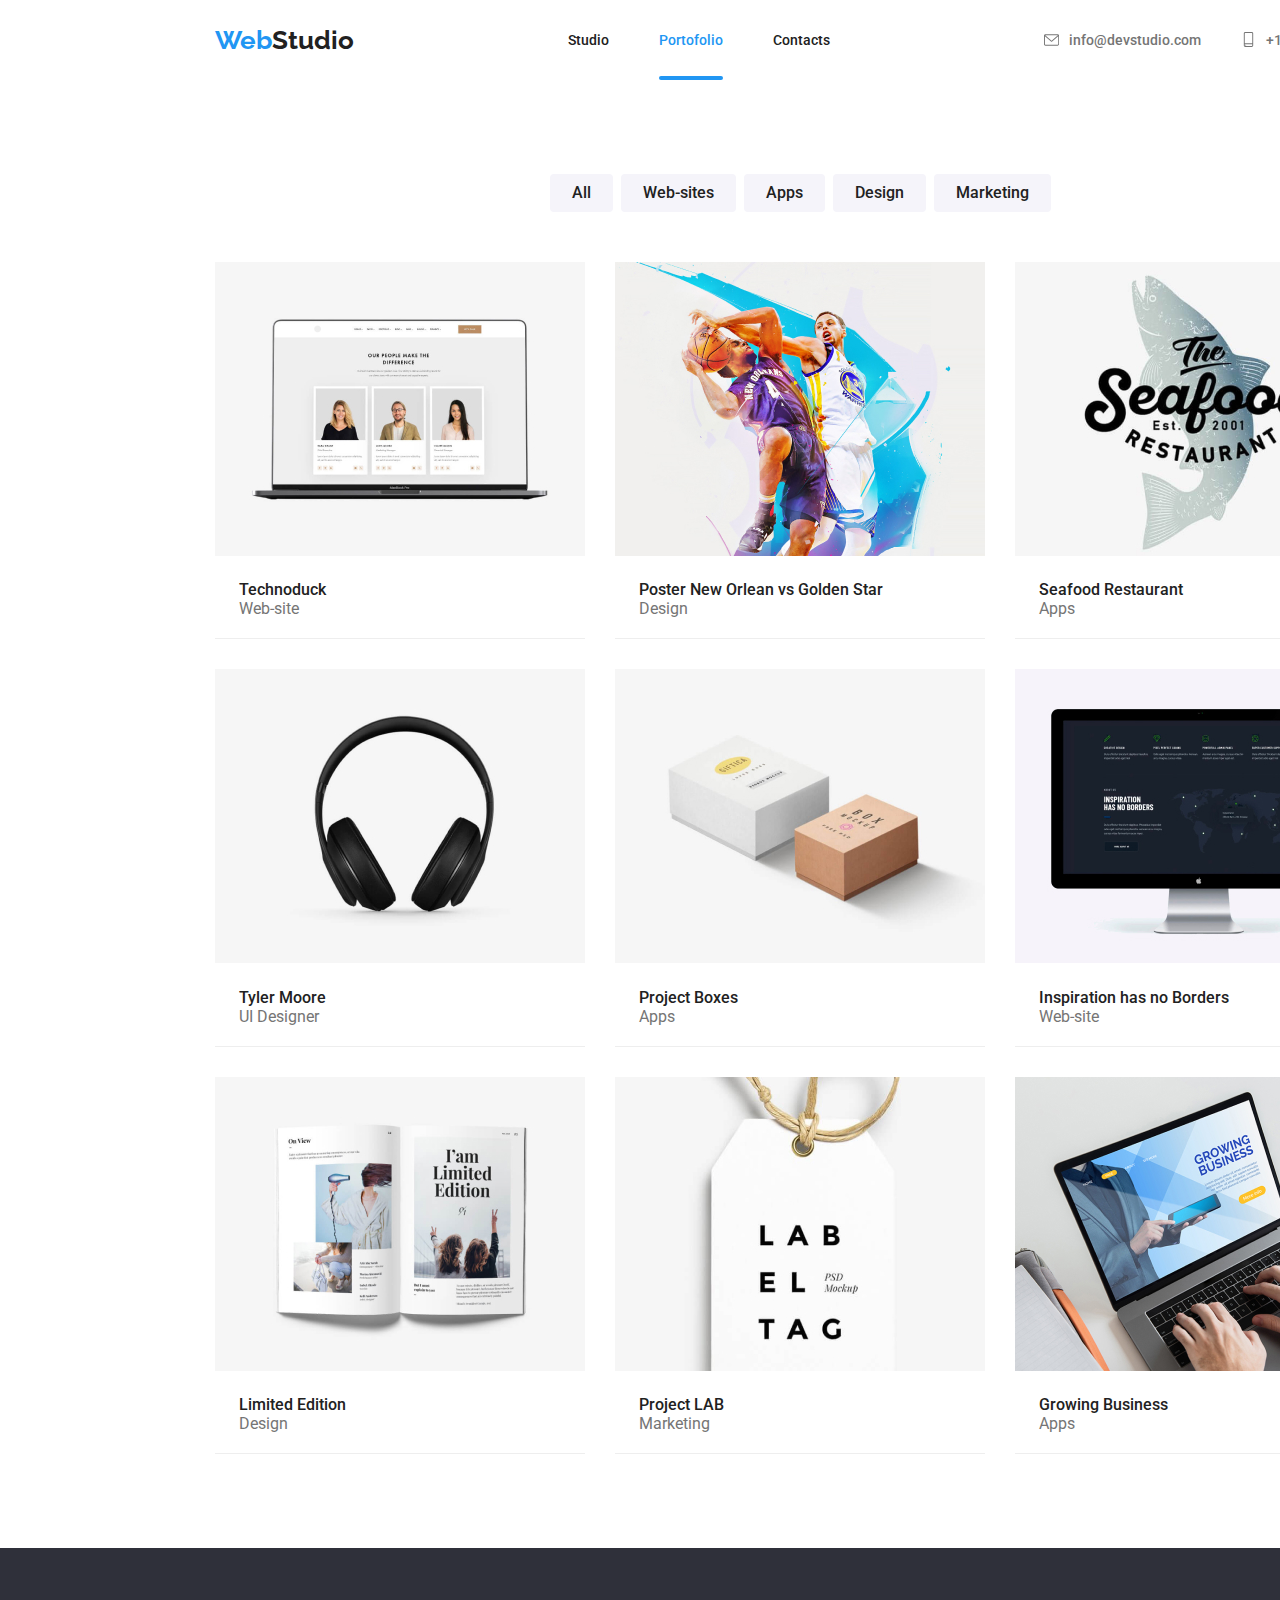
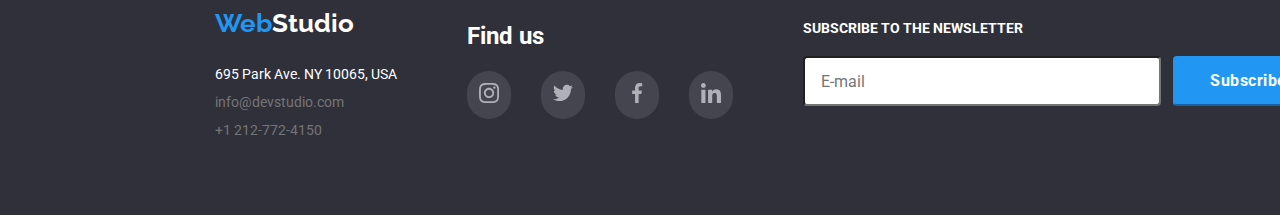
==== portofolio.html @ ef2d8be2 "Initial commit" ====
<!DOCTYPE html>
<html lang="en">
    <head>
        <meta charset="UTF-8">
        <title>Portofolio</title>
        <link rel="stylesheet" href="https://cdnjs.cloudflare.com/ajax/libs/modern-normalize/2.0.0/modern-normalize.min.css">
        <link rel="preconnect" href="https://fonts.googleapis.com">
        <link rel="preconnect" href="https://fonts.gstatic.com" crossorigin>
        <link
            href="https://fonts.googleapis.com/css2?family=Raleway:ital,wght@0,100..900;1,100..900&family=Roboto:ital,wght@0,100;0,300;0,400;0,500;0,700;0,900;1,100;1,300;1,400;1,500;1,700;1,900&display=swap"
            rel="stylesheet">
        <link rel="stylesheet" href="./css/styles.css"/>
    </head>
    <body>

        <!-- Header section-->
        <header class="header">
            <div class="container">
            <div class="header__logo"><a href="/index.html"><span style="color:#2196F3 ;">Web</span>Studio</a>
        
            </div>
            <nav class="header__navigation">
                <ul>
                    <li><a href="index.html">Studio</a></li>
                    <li><a  class="active" href="portofolio.html">Portofolio</a></li>
                    <li><a href="/contacts">Contacts</a></li>
                </ul>
            </nav>
        
            <div class="header__info">
                <a class="header__info__mail" href="mailto:info@devstudio.com">
                    <svg class="header__icon">
                        <use href="./img/symbol-defs.svg#icon-envelope" />
                    </svg>info@devstudio.com</a>
                
                <a class="header__info__tel" href="tel:+12127724150">
                    <svg class="header__icon">
                        <use href="./img/symbol-defs.svg#icon-smartphone" />
                    </svg>+1 212-772-4150</a>
            </div>
            </div>
        
        </header>
        <main>

            <!-- Buttons section-->
            <div class="btn">
                <div class="container">
                <button type="button">All</button>
                <button type="button">Web-sites</button>
                <button type="button">Apps</button>
                <button type="button">Design</button>
                <button type="button">Marketing</button>
                </div>
            </div>

            <!-- Main section-->
            
                <div class="main">
                    <div class="container">
                    <figure class="main__card">
                        <div class="overlay">
                          <p>Technoduck is a state-of-the-art coronavirus distribution platform. Companies use this platform for digital espionage
                        and attacks on competitors' secure servers.</p>  
                        </div>
                        <img class="main__images" src="img/technoduck.jpg" alt="team members" width="250">
                        <figcaption class="main__design">
                            <h3 class="main__design__title">Technoduck</h3>
                            <p class="main__design__item">Web-site</p>
                        </figcaption>
                    </figure>
                    <figure class="main__card">
                        <div class="overlay">
                            <p>Future text</p>
                        </div>
                        <img class="main__images" src="img/novsgs.jpg" alt="basketball players poster" width="250">
                        <figcaption class="main__design">
                        <h3 class="main__design__title">Poster New Orlean vs Golden Star</h3>
                        <p class="main__design__item">Design</p>
                        </figcaption>
                    </figure>
                    <figure class="main__card">
                        <div class="overlay">
                            <p>Future text</p>
                        </div>
                        <img class="main__images" src="img/seafood.jpg" alt="seafood restaurant banner" width="250">
                        <figcaption class="main__design">
                            <h3 class="main__design__title">Seafood Restaurant</h3>
                            <p class="main__design__item">Apps</p>
                        </figcaption>
                    </figure>
                  
                    <figure class="main__card">
                        <div class="overlay">
                            <p>Future text</p>
                        </div>
                        <img class="main__images" src="img/prjprime.jpg" alt="Tyler Moore" width="250">
                        <figcaption class="main__design">
                            <h3 class="main__design__title">Tyler Moore</h3>
                            <p class="main__design__item">UI Designer</p>
                        </figcaption>
                    </figure>
                    <figure class="main__card">
                        <div class="overlay">
                            <p>Future text</p>
                        </div>
                        <img class="main__images" src="img/prjboxes.jpg" alt="boxes" width="250">
                        <figcaption class="main__design">
                            <b class="main__design__title">Project Boxes</b>
                            <p class="main__design__item">Apps</p>
                        </figcaption>
                    </figure>
                    <figure class="main__card">
                        <div class="overlay">
                            <p>Future text</p>
                        </div>
                        <img class="main__images" src="img/ihnb.jpg" alt="desktop display" width="250">
                        <figcaption class="main__design">
                            <h3 class="main__design__title">Inspiration has no Borders</h3>
                            <p class="main__design__item">Web-site</p>
                        </figcaption>
                    </figure>
                               
                    <figure class="main__card">
                        <div class="overlay">
                            <p>Future text</p>
                        </div>
                        <img class="main__images" src="img/limed.jpg" alt="open magazine" width="250">
                        <figcaption class="main__design">
                            <h3 class="main__design__title">Limited Edition</h3>
                            <p class="main__design__item">Design</p>
                        </figcaption>
                    </figure>
                    <figure class="main__card">
                        <div class="overlay">
                            <p>Future text</p>
                        </div>
                        <img class="main__images" src="img/prjlab.jpg" alt="label tag" width="250">
                        <figcaption class="main__design">
                            <h3 class="main__design__title">Project LAB</h3>
                            <p class="main__design__item">Marketing</p>
                        </figcaption>
                    </figure>
                    <figure class="main__card"><div class="overlay">
                        <p>Future text</p>
                    </div>
                        <img class="main__images" src="img/grbus.jpg" alt="laptop" width="250">
                        <figcaption class="main__design">
                            <h3 class="main__design__title">Growing Business</h3>
                            <p class="main__design__item">Apps</p>
                        </figcaption>
                    </figure>
                </div>
                </div>
            
        </main> 
        <!-- Footer section-->
        <footer class="footer">
            <div class="container">
                <div class="footer__container">
                    <div class="footer__logo">
                        <a href="/index.html"><span style="color:#2196F3 ;">Web</span>Studio</a>
                    </div>
                    <address class="footer__address">
                        <p class="footer__location">695 Park Ave. NY 10065, USA</p>
                        <a href="mailto:info@devstudio.com">info@devstudio.com</a>
                        <a href="tel:+12127724150">+1 212-772-4150</a>
                    </address>
                </div>
                <div class="footer__findus">
                    <h2 class="footer__findus__title">Find us</h2>
                    <ul class="footer__findus__social">
                        <li class="regular_icon">
                            <a href="">
                                <svg class="icon">
                                    <use href="./img/symbol-defs.svg#icon-instagram" />
                                </svg>
                            </a>
                        </li>
                        <li>
                            <a href="">
                                <svg class="icon">
                                    <use href="./img/symbol-defs.svg#icon-twitter" />
                                </svg>
                            </a>
                        </li>
                        <li>
                            <a href="">
                                <svg class="icon">
                                    <use href="./img/symbol-defs.svg#icon-facebook" />
                                </svg>
                            </a>
                        </li>
                        <li>
                            <a href="">
                                <svg class="icon">
                                    <use href="./img/symbol-defs.svg#icon-linkedin" />
                                </svg>
                            </a>
                        </li>
                    </ul>
                </div>
                <div class="postmail">
                    <h2 class="postmail__title">subscribe to the newsletter</h2>
                    <form name="postmail-email" class="postmail-email">
                        <label class="postmail-email__position">
                            <input type="email" name="email" placeholder="E-mail" class="postmail-email__input">
                        </label>
                        <button type="submit" class="postmail-email__btn">Subscribe
                            <svg width="24px" height="24px" class="postmail-email__icon">
                                <use href="./img/symbol-defs.svg#icon-iconsend"></use>
                            </svg>
                        </button>
                    </form>
                </div>
            </div>
        </footer>
    </body>
</html>
---- css/styles.css ----
:root {
    --dark-blue: #2F303A;
    --white: #ffffff;
    --light-blue: #2196F3;
    --light-black:#757575;
    --black: #212121;
    --grey-white:#F5F4FA;
    --primary-font: 'Roboto', sans-serif;
    --secondary-font: 'Raleway', sans-serif;
}

*{
    margin: 0;
    padding: 0;
}



html{
    box-sizing: border-box;
}

ul{
   list-style: none; 
}

a{
    text-decoration: none;
    color: inherit;
}

img{
    display: block;
    max-width: 100%;
    height: auto;
}




body{
    font-family: var(--primary-font);
    color:var(--black) ;
}
/* Header section style */
.header {
    background-color: #ffffff;  
}

.header .container{
    display: flex;
    justify-content: space-between;
    align-items: center;
    padding-left: 215px;
    padding-right: 225px;
        

}



.header__logo a  {
        
        font-family: var(--secondary-font);
        font-weight: 700;
        font-size: 26px;
        line-height: 30px;
        color: var(--black);    
}

/* Am incercat sa folosesc pentru tag-ul <span> clasa "header__logo__mcol", dar nu am reusit sa schimb culoarea textului */
.header__logo__mcol {
    color: var(--light-blue);
}

.header__navigation ul {
    display: flex;
    gap:50px;
    align-items: center;
    

}


.header__navigation a {
   
    font-family: var(--primary-font);
    font-weight: 500;
    font-size: 14px;
    line-height: 16px;    
    position: relative;
}

.active::after {
    color: var(--light-blue);
    content: '';
    width: 100%;
    height: 4px;
    border-radius: 2px;
    position: absolute;
    background-color: var(--light-blue);
    top: 44px;
    left: 0px;
    
}

/**/
.active{    
    color: var(--light-blue);
}


.header__navigation a:hover {
    color: var(--light-blue);
}
.header__navigation a:focus {
    color: var(--light-blue);
}
.header__info__mail  {
    display: flex;
    gap:10px;font-family: var(--primary-font);
    font-weight: 500;
    font-size: 14px;
    line-height: 16px;
    color: var(--light-black);
}


.header__info__mail:hover {
    color: var(--light-blue);
    stroke: var(--light-blue);
    
}

.header__info__mail:focus {
    color: var(--light-blue);
    stroke: var(--light-blue);
    transition-property: color, background-color, transform;
        transition-duration: 250ms;
        transition-timing-function: cubic-bezier(0.4, 0, 0.2, 1);
}

.header__info__tel {
    display: flex;
    font-family: var(--primary-font);
    font-weight: 500;
    font-size: 14px;
    line-height: 16px;
    color: var(--light-black);
    gap: 10px;

}
.header__info__tel:hover {
    color: var(--light-blue);
    stroke: var(--light-blue);
    transition-duration: 250ms;
    transition-timing-function: cubic-bezier(0.4, 0, 0.2, 1);
}
.header__info__tel:focus {
    color: var(--light-blue);
    stroke: var(--light-blue);
}

.header__info  {
    display: flex;
    gap:40px;
    padding-top: 32px;
    padding-bottom: 32px;
}
.header__icon{
    width: 15px;
    height: 15px;
}




/* Hero section style */
.intro{
    color: var(--white);
    background-color: var(--dark-blue);
    background-image: linear-gradient(0deg,rgba(47, 48, 58, 0.4), rgba(47, 48, 58, 0.4)), url('../img/herosectionimg.jpg');    
    background-repeat: no-repeat;
    background-size: auto;
    background-position: 50% 50%; 
    
}

.intro .container {
    display: flex;
    align-items: center;
    justify-content: center;
    flex-direction: column; 
    gap: 30px;
    padding-top: 200px;
    padding-bottom: 200px;
}

.intro__title{
    
    font-family: var(--primary-font);
    font-weight: 900;
    font-size: 44px;
    line-height: 60px;
    color: var(--white);
    text-align: center;
    letter-spacing: 2.5px;
   
}
.intro__servrequest{
    border-radius: 4px;
    background-color: var(--light-blue);
    color: var(--white);
    font-family: var(--primary-font);
    font-weight: 700;
    font-size: 16px;
    line-height: 30px;
    text-align: center;
    cursor: pointer;
    width: 200px;
    height: 50px;
    outline: none;
    border: none;
    cursor: pointer; 
}
.intro__servrequest:hover{
    transition-property: color, background-color, transform;
    transition-duration: 250ms;
    transition-timing-function: cubic-bezier(0.4, 0, 0.2, 1);
}
.intro__servrequest:focus {
    
    transition-property: color, background-color, transform;
    transition-duration: 250ms;
    transition-timing-function: cubic-bezier(0.4, 0, 0.2, 1);
}

/* Details section style */
.details h5{
    
    font-family: var(--primary-font);
    font-weight: 700;
    font-size: 14px;
    line-height: 16px;
    color:var(--black)
}
.details p {
    font-family: var(--primary-font);
    font-weight: 400;
    font-size: 14px;
    line-height: 24px;
    color:var(--light-black);
}
.details .container {
    display: flex;
    padding-top: 94px;
    padding-left: 215px;
    padding-right: 215px;
    gap: 30px;
    justify-content: space-around;
    
}
 .details__container .details__title{
    display: flex;
    padding-bottom: 10px;
 } 
 .details__icon{
    background-color: var(--grey-white);
    border-radius: 4px;
    margin-bottom: 30px;
    gap: 30px;
 }


/* What we do section style */

.whwedo h2{
    font-family: var(--primary-font);
    font-weight: 700;
    font-size: 36px;
    line-height: 42px;
    color: var(--black);
}
.whwedo__images{
  
    width: 370px;
    height: 294px;
    
}

.whwedo__container{
    display: flex;    
    padding-top: 50px;    
    justify-content: center;
    gap: 30px;
    padding-bottom: 94px;
}

.thumb {
    position: relative;
    overflow: hidden;
}

.thumb > .label{    
    position: absolute;
    color: var(--white);
    background-color:rgba(47, 48, 58, 0.8) ;
    bottom: 0;  
    font-size: 14px;
    text-transform: uppercase;
    width: 370px;
    height: 70px;
    display: flex;
    justify-content: center;
    align-items: center;
}


.whwedo__title{
    display: flex;
    justify-content: center;
    padding-top: 94px;
}


.whwedo__title .whwedo__images{
    display: flex;
    padding-top: 94px;
    
}




/* Our team section style */

.ourt__title {
    display: flex;
    justify-content: center;
    padding-top: 94px;}

.ourt__container{
    display: flex;
    justify-content: center;
    gap: 30px;
    padding-top: 50px;
    padding-bottom: 94px;   

}
.ourt__card .ourt__images , .ourt__role{
    display: flex;
    justify-content: center;
    flex-direction: column;
   
    
}

.ourt__role .ourt__role__name{
    display: flex;
    justify-content: center;
    padding-top: 30px;
}
.ourt__role .ourt__role__role {
    display: flex;
    justify-content: center;
    padding-top: 10px;
    
}
.ourt__card{
    box-shadow: 0px 2px 1px 0px rgba(0, 0, 0, 0.2),
   0px 1px 1px 0px rgba(0, 0, 0, 0.14),
    0px 1px 3px 0px rgba(0, 0, 0, 0.12);
}

.ourt{
    background-color: var(--grey-white);
}
.ourt__card {
    border-bottom-right-radius: 4px;
    border-bottom-left-radius: 4px;
}

.ourt  h2{
    font-family: var(--primary-font);
    font-weight: 700;
    font-size: 36px;
    line-height: 42px;
    color: var(--black);
}

.ourt__role__name{
    background-color: var(--white);
    font-family: var(--primary-font);
    font-weight: 500;
    font-size: 16px;
    line-height: 19px;
    color: var(--black);
}
.ourt__role__role{
background-color: var(--white);
}

.ourt__role{
    font-family: var(--primary-font);
    font-weight: 400;
    font-size: 16px;
    line-height: 19px;
    color: var(--light-black);
}
.ourt_social{
    background-color: var(--white);
    border-bottom-right-radius: 4px;
     border-bottom-left-radius: 4px;
    display: flex;
    justify-content: center;
    padding:16px 32px 30px;
    gap:10px;
}

.ourt_social li{
    background-color: var(--white);
    padding:12px;
    border-radius: 100px;
}

.ourt_social li:hover {
    background-color: var(--light-blue);
    fill: var(--white);
    transition-property: color, background-color, transform;
    transition-duration: 250ms;
    transition-timing-function: cubic-bezier(0.4, 0, 0.2, 1);
}
.ourt_social li:focus {
    background-color: var(--light-blue);
    fill: var(--white);
    transition-property: color, background-color, transform;
    transition-duration: 250ms;
    transition-timing-function: cubic-bezier(0.4, 0, 0.2, 1);
}

.ourt__images{
    width: 270px;
    height: 260px;
}
/* Regular section style */

.regular h2 {
    font-family: var(--primary-font);
    font-weight: 700;
    font-size: 36px;
    line-height: 42px;
    color: var(--black);
}
.regular__title {
    display: flex;
    justify-content: center;
    padding-top: 94px;
    padding-bottom: 50px;
}
.regular_logos{
    display: flex;
    justify-content: center;
    gap: 30px;
    padding-bottom: 94px;
}
.regular_logos li {
    background-color: var(--white);
    background-position: center;
    border-radius: 4px;
    border: 1px solid #AFB1B8;
}


.regular_logos li:hover {
    border-color: var(--light-blue);
    fill: var(--light-blue);
    stroke: var(--light-blue);
    transition-property: color, background-color, transform;
    transition-duration: 250ms;
    transition-timing-function: cubic-bezier(0.4, 0, 0.2, 1);
}

.regular_logos li:focus {
    border-color: var(--light-blue);
    fill: var(--light-blue);
    stroke: var(--light-blue);
    transition-property: color, background-color, transform;
    transition-duration: 250ms;
    transition-timing-function: cubic-bezier(0.4, 0, 0.2, 1);
}



/* Footer section style */
.footer{
    background-color: var(--dark-blue);
    
}

.footer__logo a {
   
    font-family: var(--secondary-font);
    font-weight: 700;
    font-size: 26px;
    line-height: 30px;
    color: var(--white);
}
.footer__location{
    font-style: normal;
    font-family: var(--primary-font);
    font-weight: 400;
    font-size: 14px;
    line-height: 16px;
    color: var(--white);
}
.footer__address a{
    font-style: normal;    
    font-family: var(--primary-font);
    font-weight: 400;
    font-size: 14px;
    line-height: 16px;
    color: var(--light-black);
}

.footer__address a:hover {
    color: var(--light-blue);
    transition-property: color, background-color, transform;
    transition-duration: 250ms;
    transition-timing-function: cubic-bezier(0.4, 0, 0.2, 1);
}

.footer__address a:focus {
    color: var(--light-blue);
    transition-property: color, background-color, transform;
    transition-duration: 250ms;
    transition-timing-function: cubic-bezier(0.4, 0, 0.2, 1);
}

.footer__logo{
    display: flex;
    padding-top:  60px; 
    padding-bottom: 28px;
    
  
}
.footer__address{
    display: flex;
    flex-direction: column;
    margin-bottom: 60px;
    justify-content: center;
    gap: 12px;

}
.footer__findus__title {
    color: var(--white);
    display: flex;
    justify-content: center;
    margin-bottom: 20px;
    margin-top: 75px;
}

.footer__findus__title {
    display: flex;
    justify-content: flex-start;
}

.footer__findus__social {
    display: flex;
    justify-content: center;
    gap: 30px;
    padding-bottom: 96px;
}
.footer__findus__social li {
    background-color: #FFFFFF1A;
    padding: 12px;
    border-radius: 100px;
}
.footer__findus__social li:hover{
    background-color: var(--light-blue);
    fill: var(--white);
    stroke: var(--white);
    transition-property: color, background-color, transform;
    transition-duration: 250ms;
    transition-timing-function: cubic-bezier(0.4, 0, 0.2, 1);
}

.footer .container{
    display: flex;
    padding-left: 215px;
    gap: 70px;
    
}

.postmail__title{
    color: var(--white);
    text-transform: uppercase;
    font-weight: bold;
    font-size: 14px;
    display: flex;
    justify-content: flex-start;
    padding-top:72px ;
}

.postmail-email__input{
    width: 358px;
    height: 50px;
    padding-left: 16px;
    border-color: var(--light-black);
    border-radius: 4px;
    outline: none;
    
}
.postmail-email__btn{
    cursor: pointer;
    width: 200px;
    height: 50px;
    outline: none;
    background-color: var(--light-blue);
    border-color: var(--light-blue);
    border-radius: 4px;
    color: var(--white);
    font-weight: bold;
    font-size: 16px;
    letter-spacing: 0.03em;
    display: flex;
    justify-content: center;
    align-items: center;
    gap: 25px;
}
.postmail-email{
    display: flex;
    gap: 12px;
    padding-top: 20px;
}







/* Portofolio filters/buttons section style */

.btn button{
    cursor: pointer;
    border-style: none;
    background-color: var(--grey-white);
    font-family: var(--primary-font);
    font-weight: 500;
    font-size: 16px;
    line-height: 26px;
    color: var(--black);
    padding: 6px 22px;
    border-radius: 4px;

}

.btn button:hover{
    background-color: var(--light-blue);
    color: var(--white);
    box-shadow:
    0px 2px 2px 0px #0000001F,
    0px 1px 2px 0px #00000014,
    0px 3px 1px 0px #0000001A;
    transition-property: color, background-color, transform;
    transition-duration: 250ms;
    transition-timing-function: cubic-bezier(0.4, 0, 0.2, 1);
}
.btn button:focus {
    background-color: var(--light-blue);
    color: var(--white);
    box-shadow:
    0px 2px 2px 0px #0000001F,
    0px 1px 2px 0px #00000014,
    0px 3px 1px 0px #0000001A;
    transition-property: color, background-color, transform;
    transition-duration: 250ms;
    transition-timing-function: cubic-bezier(0.4, 0, 0.2, 1);
}

.btn .container {
    display: flex;
    justify-content: center;
    padding-top: 94px;
    padding-bottom: 50px;
    gap: 8px;

}

/*Portofolio main section style */

.main__design__title {
    font-family: var(--primary-font);
    font-weight: 500;
    font-size: 16px;
    line-height: 19px;
    color: var(--black);
}

.main__design {
    font-family: var(--primary-font);
    font-weight: 400;
    font-size: 16px;
    line-height: 19px;
    color: var(--light-black);

}

.main__images {
    display: inline-block;
    width: 370px;
    height: 294px;
    
}

.main .container {
    display: flex;
    flex-wrap: wrap;
    padding-bottom: 94px;
    padding-left: 215px;
    padding-right: 215px;
    gap: 30px;
}
.main__design{
    padding: 20px 24px;    
    position: relative;
    overflow: hidden;
    background-color: var(--white);
}
.main__card {
    border-bottom: 1px solid rgba(238, 238, 238, 1) ;
    position: relative;
    overflow: hidden;
}

.overlay{
    position: absolute;
    top: 0;
    left: 0;
    width: 370px;
    height: 294px;
    padding: 63px 24px 91px;
    font-weight: 400;
    font-size: 18px;
    line-height: 28px;
    color: var(--white);
    background-color:rgba(33, 150, 243, 0.9) ;
    transform: translatey(105%);
    transition: transform 500ms ease-in-out;
   

}

.main__card:hover {
    box-shadow: 
    1px 4px 6px 0px #00000029,
    0px 4px 4px 0px #0000000F,
    0px 1px 1px 0px #0000001F;
    transition-property: color, background-color, transform;
    transition-duration: 250ms;
    transition-timing-function: cubic-bezier(0.4, 0, 0.2, 1);
    
}
.main__card:hover .overlay{
    transform: translatey(0);

}



/*clase universale section style */
.container{
    width: 1600px;
    margin-left: auto;
    margin-right: auto;

}
.icon {
    width: 20px;
    height: 20px;
}

/*modal section style */

.is-hidden{
    opacity: 0;
    visibility: hidden;
    pointer-events: none;
}

[data-modal] {
    height: 100%;
    width: 100%;
    position: fixed;
    top: 0;
    left: 0;
    background-color:rgba(0, 0, 0, 0.5);

}
[data-modal-content] {
    width: 528px;
    height: 581px;
    background-color: rgba(255, 255, 255, 1);
    border-radius: 4px;
    position: absolute;
    top: 50%;
    left: 50%;
    padding: 20px;
    transform: translate(-50%, -50%);    
    transition-duration: 1s;
}

[data-modal-close] {
    position:absolute ;
    top: 10px;
    right: 8px;
    width: 30px;
    height: 30px;
    background-color: rgba(255, 255, 255, 1);
    border: 1px solid rgba(0, 0, 0, 0.1);
    border-radius: 50px;
}
[data-modal-close]:hover{
    cursor: pointer;
    color: var(--light-blue);
}



.is-hidden [data-modal-content] {
    transform: translate(-50%, -70%)  scale(0.3);
}

/*form section style */

.modal-title{
    font-family: Roboto;
    font-size: 20px;
    font-weight: 700;
    line-height: 23.44px;
    letter-spacing: 0.03em;
    text-align: center;
    padding-top: 20px;
    padding-left: 20px;
    padding-right: 20px;
    
}
.modal-form{
    padding: 12px 20px;
    display: flex;
    flex-direction: column;
}
.modal-form__position{
    padding-top: 4px;
    margin-bottom: 4px;
    display: flex;
    flex-direction: column;
    font-weight: 400;
    font-size: 12px;
    line-height: 14px;
    letter-spacing: 0.01em;
    color: rgba(117, 117, 117, 1);
    gap: 4px;
    position: relative;
}
.modal-form__position svg{
    position: absolute;
    height: 18px;
    width: 18px;
    top: 34px;
    left: 12px;
}
.modal-form__position input{
    padding-left: 42px;
}

.modal-form__position input:focus + svg,
.modal-form__position input:hover+svg{
    fill: var(--light-blue)
}
.modal-form__input{
    outline: none;
    cursor: pointer;
    height: 40px;
    border: solid 1px rgba(33, 33, 33, 0.2);
    border-radius: 4px;
    padding-left: 14px;
  }
.modal-form__comment{
    outline: none;
    cursor: pointer;
    margin-top: 4px;
    height: 120px;
    border: solid 1px rgba(33, 33, 33, 0.2);
    border-radius: 4px;
    padding-left: 16px;
    padding-top:14px;
}
.modal-form__checked{
    display: flex;
    flex-direction: row;
    align-items: center;
    font-size: 14px;
    font-weight: 400;
    line-height: 24px;
    letter-spacing: 0.03em;
    gap: 7px;
    padding-left: 14px;
    margin-bottom: 20px;
}
.condition{
    text-decoration: underline;
    color: var(--light-blue);
    padding-left: 5px;
}
.modal-form__input[type="checkbox"]{
    display: none;
}

.modal-form__input[type="checkbox"]:checked+.replace-checkbox{
    background-color: var(--light-blue);
    border-color: var(--light-blue);
}

.modal-checkbox__position{
    position: relative;
    width: 17px;
    height: 15px;
    border: 2px solid var(--black);
    border-radius: 2px;
}

.modal-checkbox__position svg{
    position: absolute;
    top: -4px;
    left: -2px;
    display: none;
    fill: var(--white)
}

.modal-form__input[type="checkbox"]:checked+.modal-checkbox__position svg{
    display: block;
}

.modal-form__btn{
    cursor: pointer;
    width: 200px;
    height: 50px;
    background-color: var(--light-blue);
    box-shadow:0px 4px 4px 0px rgba(0, 0, 0, 0.15); ;
    border-radius: 4px;
    outline:none;
    border: none;
    color:var(--white) ;
    font-size: 16px;
    text-align: center;
    margin:0px auto ;
}

.modal-form__btn:hover{
    box-shadow:
        1px 4px 6px 0px #00000029,
        0px 4px 4px 0px #0000000F,
        0px 1px 1px 0px #0000001F;
    transition-property: color, background-color, transform;
    transition-duration: 250ms;
    transition-timing-function: cubic-bezier(0.4, 0, 0.2, 1);
}

.modal-form__input:hover,
.modal-form__comment:hover,
.modal-form__input:focus,
.modal-form__comment:focus{
    border-color: var(--light-blue);
    box-shadow:
    1px 4px 6px 0px #00000029,
    0px 4px 4px 0px #0000000F,
    0px 1px 1px 0px #0000001F;
    transition-property: color, background-color, transform;
    transition-duration: 250ms;
    transition-timing-function: cubic-bezier(0.4, 0, 0.2, 1);
}
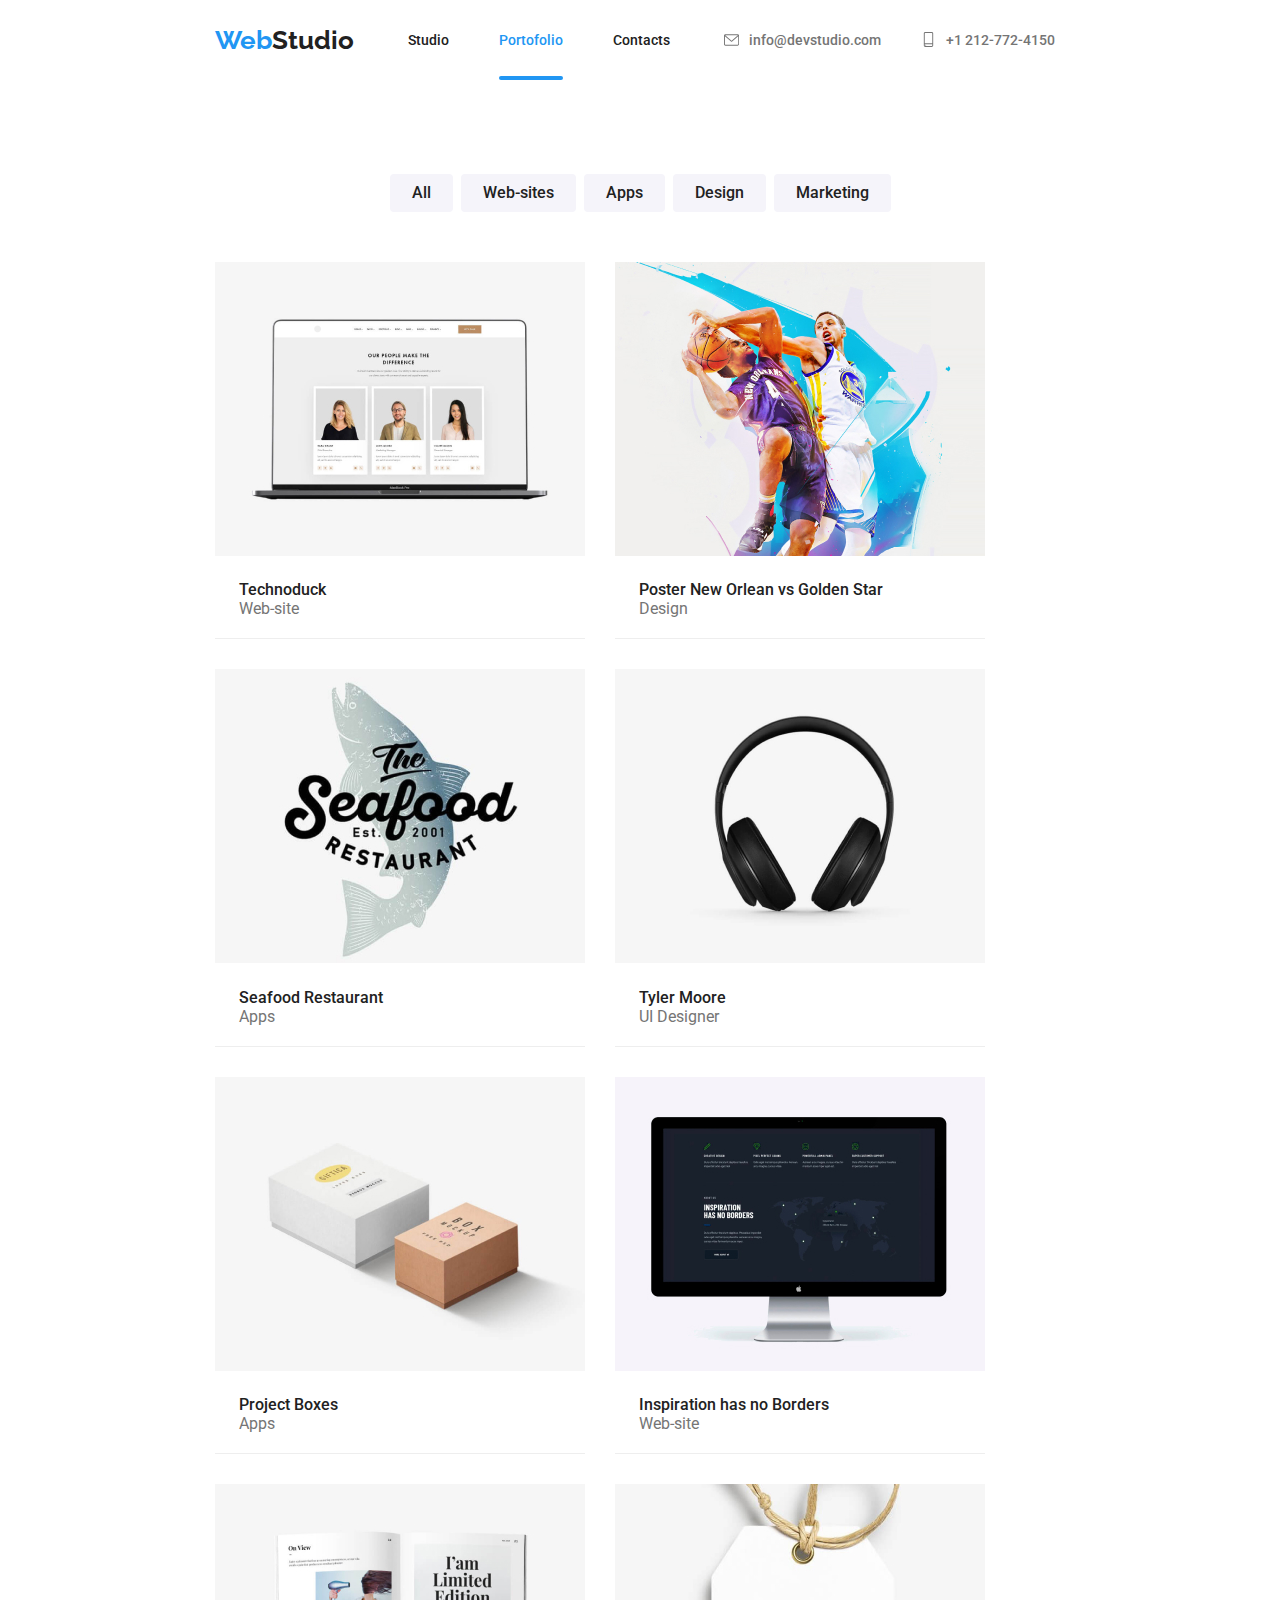
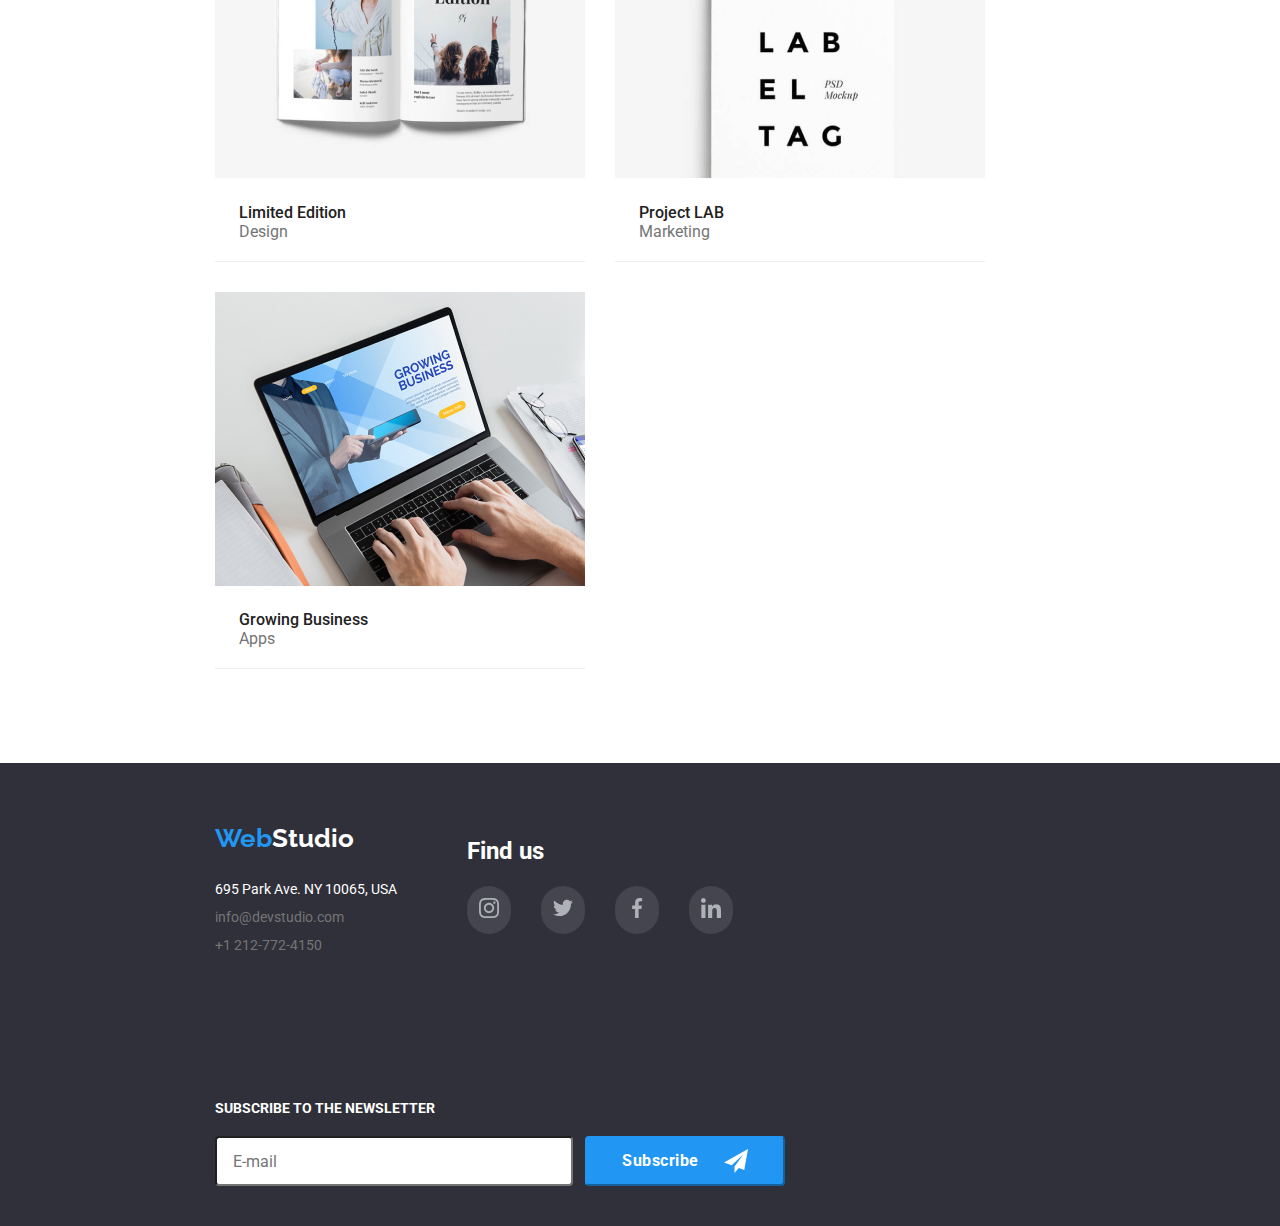
==== commit f3c1dd82: "Tema07v01" ====
--- a/portofolio.html
+++ b/portofolio.html
@@ -2,6 +2,7 @@
 <html lang="en">
     <head>
         <meta charset="UTF-8">
+        <meta name="viewport" content="width=device-width, initial-scale=1.0" />
         <title>Portofolio</title>
         <link rel="stylesheet" href="https://cdnjs.cloudflare.com/ajax/libs/modern-normalize/2.0.0/modern-normalize.min.css">
         <link rel="preconnect" href="https://fonts.googleapis.com">
--- a/css/styles.css
+++ b/css/styles.css
@@ -258,7 +258,7 @@
     padding-right: 215px;
     gap: 30px;
     justify-content: space-around;
-    
+    flex-wrap: wrap;
 }
  .details__container .details__title{
     display: flex;
@@ -345,7 +345,7 @@
     gap: 30px;
     padding-top: 50px;
     padding-bottom: 94px;   
-
+    flex-wrap: wrap;
 }
 .ourt__card .ourt__images , .ourt__role{
     display: flex;
@@ -462,6 +462,7 @@
     justify-content: center;
     gap: 30px;
     padding-bottom: 94px;
+    flex-wrap: wrap;
 }
 .regular_logos li {
     background-color: var(--white);
@@ -494,7 +495,8 @@
 /* Footer section style */
 .footer{
     background-color: var(--dark-blue);
-    
+    margin-left: auto;
+    margin-right: auto;    
 }
 
 .footer__logo a {
@@ -588,7 +590,15 @@
     display: flex;
     padding-left: 215px;
     gap: 70px;
-    
+    flex-wrap: wrap;
+    
+}
+
+.postmail{
+    display: flex;
+    flex-direction: column;
+    justify-content: center;
+    padding-bottom: 40px;
 }
 
 .postmail__title{
@@ -598,7 +608,8 @@
     font-size: 14px;
     display: flex;
     justify-content: flex-start;
-    padding-top:72px ;
+    
+    
 }
 
 .postmail-email__input{
@@ -770,7 +781,8 @@
 
 /*clase universale section style */
 .container{
-    width: 1600px;
+    max-width: 1600px;
+    width: 100%;
     margin-left: auto;
     margin-right: auto;
 
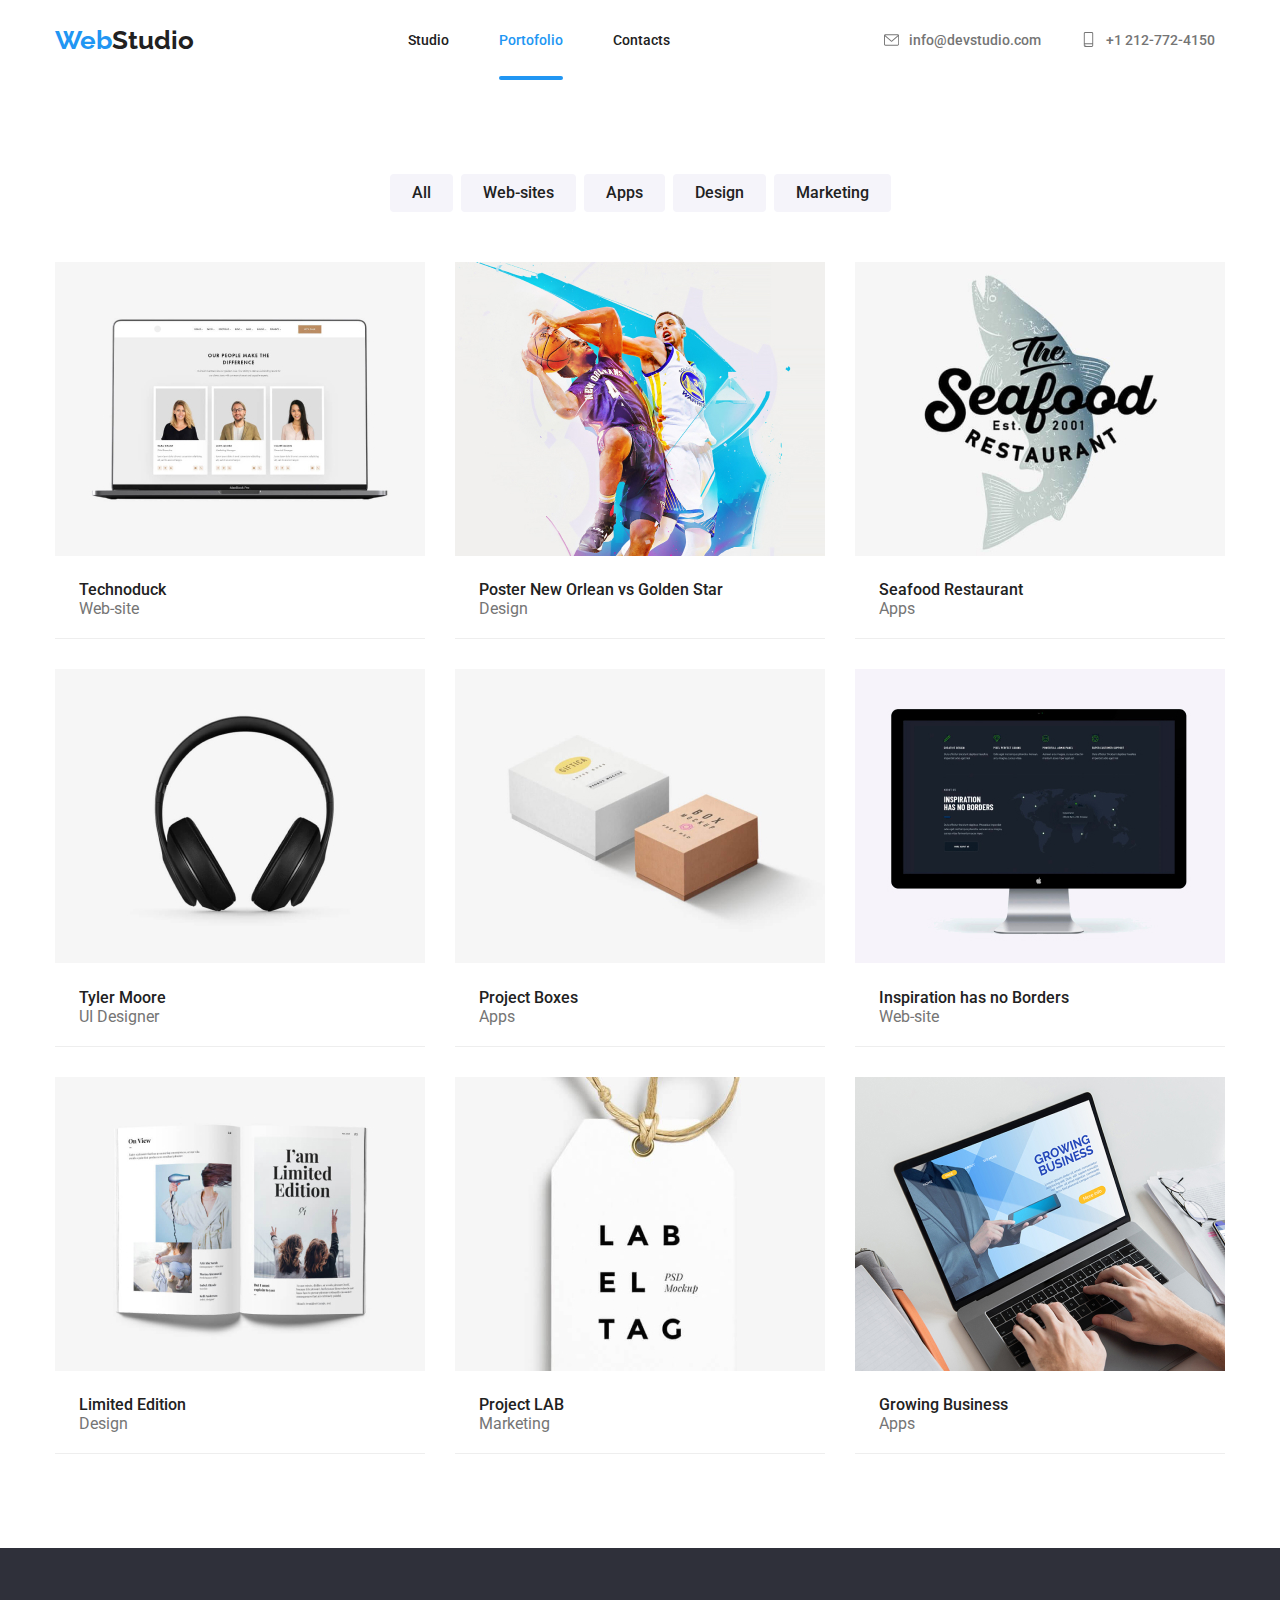
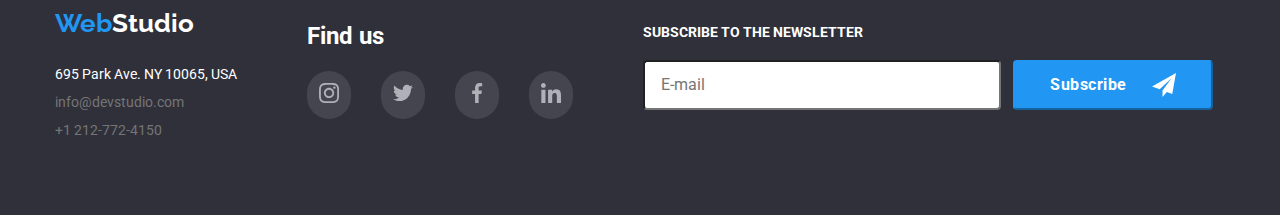
==== commit 8b94eb4b: "Update portofolio.html" ====
--- a/portofolio.html
+++ b/portofolio.html
@@ -40,8 +40,50 @@
                     </svg>+1 212-772-4150</a>
             </div>
             </div>
+            <button class="js-open-menu button button--toggle--menu" aria-expanded="false" aria-controls="mobile-menu">
+                <svg width="40px" height="40px" class="js-open-menu__btn">
+                    <use href="./img/symbol-defs.svg#icon-menujs" />
+                </svg>
+            
+            </button>
         
         </header>
+        <div class="js-menu-container">
+            <button class="js-close-menu button button--close--menu">
+                <svg width="40px" height="40px" class="js-open-menu__btn">
+                    <use href="./img/symbol-defs.svg#icon-closemenujs" />
+                </svg>
+            </button>
+            <nav class="header__navigation">
+                <ul>
+                    <li><a href="index.html">Studio</a></li>
+                    <li><a href="portofolio.html">Portofolio</a></li>
+                    <li><a href="/contacts">Contacts</a></li>
+                </ul>
+            </nav>
+        
+            <div class="header__info">
+        
+                <a class="header__info__mail" href="mailto:info@devstudio.com">
+                    <svg class="header__icon">
+                        <use href="./img/symbol-defs.svg#icon-envelope" />
+                    </svg>info@devstudio.com</a>
+        
+                <a class="header__info__tel" href="tel:+12127724150">
+                    <svg class="header__icon">
+                        <use href="./img/symbol-defs.svg#icon-smartphone" />
+                    </svg>+1 212-772-4150</a>
+            </div>
+            <div class="header__social__menu">
+                <ul>
+                    <li><a href="#Instagram">Instagram</a></li>
+                    <li><a href="#Twitter">Twitter</a></li>
+                    <li><a href="#Facebook">Facebook</a></li>
+                    <li><a href="#Linkedin">Linkedin</a></li>
+                </ul>
+            </div>
+        </div>
+
         <main>
 
             <!-- Buttons section-->
@@ -216,5 +258,6 @@
                 </div>
             </div>
         </footer>
+        <script src="./js/mobile-menu.js"></script>
     </body>
 </html>--- a/css/styles.css
+++ b/css/styles.css
@@ -51,8 +51,8 @@
     display: flex;
     justify-content: space-between;
     align-items: center;
-    padding-left: 215px;
-    padding-right: 225px;
+    padding-left: 15px;
+    padding-right: 25px;
         
 
 }
@@ -197,7 +197,7 @@
 }
 
 .intro__title{
-    
+    text-transform: uppercase;
     font-family: var(--primary-font);
     font-weight: 900;
     font-size: 44px;
@@ -221,7 +221,6 @@
     height: 50px;
     outline: none;
     border: none;
-    cursor: pointer; 
 }
 .intro__servrequest:hover{
     transition-property: color, background-color, transform;
@@ -233,11 +232,21 @@
     transition-property: color, background-color, transform;
     transition-duration: 250ms;
     transition-timing-function: cubic-bezier(0.4, 0, 0.2, 1);
+}
+
+.button{
+    border: none;
+    background-color: var(--white);
+}
+.button:hover{
+    cursor: pointer;
+    fill: var(--light-blue);
+    stroke: var(--light-blue);
 }
 
 /* Details section style */
 .details h5{
-    
+    text-transform: uppercase;
     font-family: var(--primary-font);
     font-weight: 700;
     font-size: 14px;
@@ -254,8 +263,8 @@
 .details .container {
     display: flex;
     padding-top: 94px;
-    padding-left: 215px;
-    padding-right: 215px;
+    padding-left: 15px;
+    padding-right: 15px;
     gap: 30px;
     justify-content: space-around;
     flex-wrap: wrap;
@@ -588,7 +597,7 @@
 
 .footer .container{
     display: flex;
-    padding-left: 215px;
+    padding-left: 15px;
     gap: 70px;
     flex-wrap: wrap;
     
@@ -598,7 +607,7 @@
     display: flex;
     flex-direction: column;
     justify-content: center;
-    padding-bottom: 40px;
+    padding-bottom: 30px;
 }
 
 .postmail__title{
@@ -728,8 +737,8 @@
     display: flex;
     flex-wrap: wrap;
     padding-bottom: 94px;
-    padding-left: 215px;
-    padding-right: 215px;
+    padding-left: 15px;
+    padding-right: 15px;
     gap: 30px;
 }
 .main__design{
@@ -781,7 +790,7 @@
 
 /*clase universale section style */
 .container{
-    max-width: 1600px;
+    max-width: 1200px;
     width: 100%;
     margin-left: auto;
     margin-right: auto;
@@ -991,4 +1000,400 @@
     transition-property: color, background-color, transform;
     transition-duration: 250ms;
     transition-timing-function: cubic-bezier(0.4, 0, 0.2, 1);
+}
+/*JS menu section style */
+
+
+
+/*JS menu section WebStudio style */
+
+.js-menu-container {
+    display: none;
+}
+
+.is-open {
+    display: block;
+}
+.js-open-menu {
+    display: none;
+}
+.header__logo-mobile{
+    display: none;
+}
+
+
+
+/*@media section max-width 1158px style */
+
+/*@media section WebStudio style */
+
+
+@media screen and (max-width:1158px) {
+
+.container {
+    max-width: 768px;
+    
+    margin-left: auto;
+    margin-right: auto;
+}
+
+
+.js-open-menu {
+    display: none;
+}
+
+.header .container{
+    display: flex;
+    gap:80px;
+    padding-right: 0px;
+    height: 72px;
+}
+
+.header__info{
+    flex-wrap:wrap;
+    margin-top: 16px;
+    margin-bottom: 16px;
+    gap:12px;
+    padding: 0px 16px 0px 0px;
+    flex-direction: column;
+}
+.header__navigation ul{
+    gap:40px;
+    
+}
+
+.intro .container{
+    padding-top:112px ;
+    padding-bottom: 112px;
+
+
+}
+.active::after {
+    top: 40px;
+}
+.intro__title{
+    
+    text-transform: capitalize;
+    font-weight: 700; 
+    font-size: 56px;
+    letter-spacing: 0.02em;
+    word-spacing:-5px ;
+}
+
+.details .container{
+    row-gap: 72px;
+    column-gap:24px;
+    padding-bottom: 96px;
+}
+
+.details__icon{
+    display: none;
+}
+
+.details h5{
+    text-transform: capitalize;
+    font-size: 36px;
+    line-height: 40px;
+}
+
+.details p{
+    width: 356px;
+    font-weight: 500;
+    font-size: 16px;
+    color: var(--dark-blue);
+}
+
+.whwedo__container{
+    display: none;
+}
+.whwedo h2{
+        display: none;
+    }
+
+.ourt__container{
+    row-gap: 64px;
+    column-gap: 24px;
+}
+
+.ourt__images{
+    
+}
+
+.ourt_social{
+    padding-top:8px ;
+    padding-bottom: 16px;
+}
+
+.regular{
+max-width: 768px;
+margin-left: auto;
+margin-right: auto;
+}
+
+.regular_logos{
+    
+    padding-left: 10px;
+    padding-right: 10px;
+    row-gap: 30px;
+    column-gap: 30px;
+}
+.regular_logos li{
+    width: 226px;
+    height: 92px;
+}
+
+.footer .container{
+    padding-left: 108px;
+    column-gap: 24px;
+    row-gap: 0px;
+
+}
+
+.footer__logo{
+    padding-top: 96px;
+}
+
+.footer__findus__title{
+    margin-top: 96px;
+}
+
+.footer__address{
+    margin-bottom: 0px;
+}
+
+.postmail{
+    padding-bottom: 96px;
+}
+.postmail-email__input{
+    width: 264px;
+    height: 40px;
+}
+
+.postmail-email__btn{
+    width: 165px;
+    height: 40px;
+}
+
+[data-modal-content]{
+    width: 450px;
+    height: 609px;
+}
+.modal-form__checked{
+    font-size: 12px;
+    padding-left: 0px;
+}
+.footer .container{
+    column-gap: 165px;
+    padding-left: 76px;
+}
+.footer__address{
+    align-items: center;
+}
+.footer__logo{
+    justify-content: center;
+    padding-top: 60px;
+}
+.footer__findus__title{
+    margin-top: 60px;
+    justify-content: center;
+}
+.postmail{
+    padding-bottom: 60px;
+    padding-left: 90px; 
+}
+.postmail-email{
+    flex-direction: column;
+    align-items: center;
+}
+.postmail__title{
+    justify-content: center;
+    line-height: 16px;
+    letter-spacing: 0.03em;
+}
+.postmail-email__input{
+    width: 450px;
+    height: 50px;
+}
+
+/*@media section Portofolio style */
+
+
+.btn .container{
+    gap: 24px;
+}
+
+.main .container{
+    row-gap: 72px;
+    column-gap: 24px;
+}
+
+.main__images{
+    width: 356px;
+}
+   
+}
+
+
+
+
+
+/*@media section max-width 768px style */
+
+/*@media section WebStudio style */
+@media screen and (max-width:768px){
+
+
+.header .container{
+    display: none;
+} 
+.header__logo-mobile {
+    display: block;
+    font-weight: 700;
+    font-size: 24px;
+    line-height: 28px;
+    letter-spacing: 0.03em;
+}
+.header{
+    display: flex;
+    justify-content: space-between;
+    align-items: center;
+    padding: 16px 15px;
+}
+.postmail-email{
+    flex-direction: column;
+}
+
+}
+
+
+
+
+
+
+
+/*@media section max-width 428px style */
+
+/*@media section WebStudio style */
+@media screen and (max-width:768px) {
+.js-open-menu {
+     display: block;       
+}
+.js-close-menu{
+    display: block;
+    margin-left: auto;
+}
+.header__navigation a{
+    font-weight: 500;
+    font-size: 40px;
+    line-height: 46px;
+    letter-spacing: 0.02em;
+}
+.header__navigation ul{
+    align-items: flex-start;
+    flex-direction: column;
+    gap: 32px;
+    cursor: pointer;
+}
+.header__navigation ul:hover{
+    color: var(--light-blue);
+}
+.js-menu-container{
+   background-color: var(--white); 
+   position: fixed;
+   top: 0;
+   right: 0;
+   height: 796px;
+   width: 100%;
+   padding: 10px 15px 48px 40px;
+
+}
+.is-open{
+    display: block;
+    
+}
+.button--close--menu{
+    display: block;
+
+}
+
+.header__social__menu{
+    display: block;
+}
+
+.header__social__menu li{
+    
+    float: left;
+    color: var(--light-blue);
+    font-size: 18px;
+    font-weight: 500;
+    line-height: 22px;
+    letter-spacing: 0.02em;
+    padding-right: 8px;
+    padding-left: 8px;
+    margin-left: auto;
+    margin-right: auto;
+}
+.header__social__menu li:nth-child(1){
+    border-right: 1px solid var(--light-black);
+}
+.header__social__menu li:nth-child(2) {
+    border-right: 1px solid var(--light-black);
+}
+.header__social__menu li:nth-child(3) {
+    border-right: 1px solid var(--light-black);
+}
+.header__info{
+    flex-direction: column-reverse;
+    margin-top: 306px;
+}
+.header__info__tel{
+    font-size: 34px;
+    line-height: 40px;
+    letter-spacing: 0.02em;
+    color: var(--light-blue);
+}
+.header__info__tel svg{
+    display: none;
+}
+.header__info__mail{
+    font-size: 24px;
+    line-height: 28px;
+    letter-spacing: 0.02em;
+}
+.header__info__mail svg{
+    display: none;
+}
+
+
+
+
+
+
+
+.footer .container{
+    justify-content: center;
+    flex-direction: column;
+    padding-left: 0px;
+}
+.postmail{
+    padding-left: 0px;
+    margin-left: auto;
+    margin-right: auto;
+}
+.footer__findus__social{
+    padding-bottom: 60px;
+}
+.footer__findus{
+    margin-left: auto;
+    margin-right: auto;
+}
+.footer__logo{
+    margin-left: auto;
+    margin-right: auto;
+}
+.footer__address{
+    margin-left: auto;
+    margin-right: auto;
+}
+                
 }